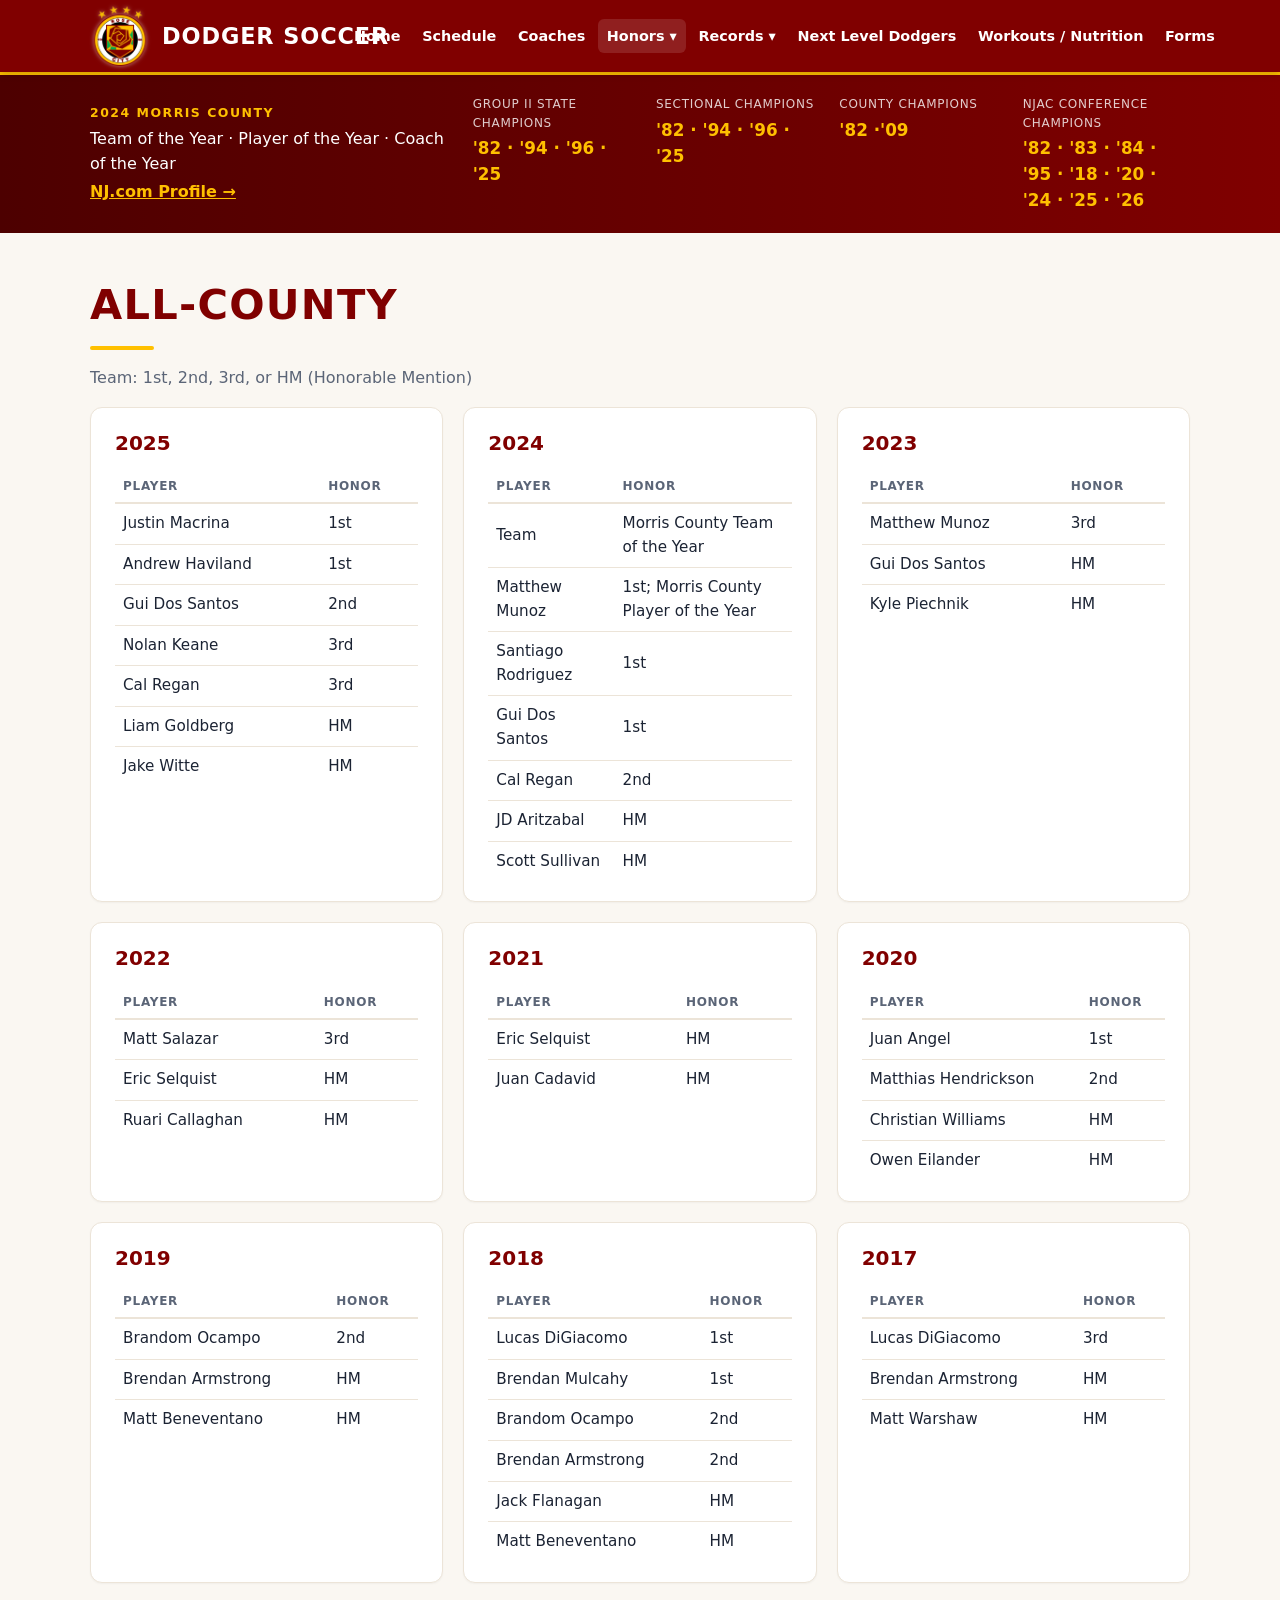
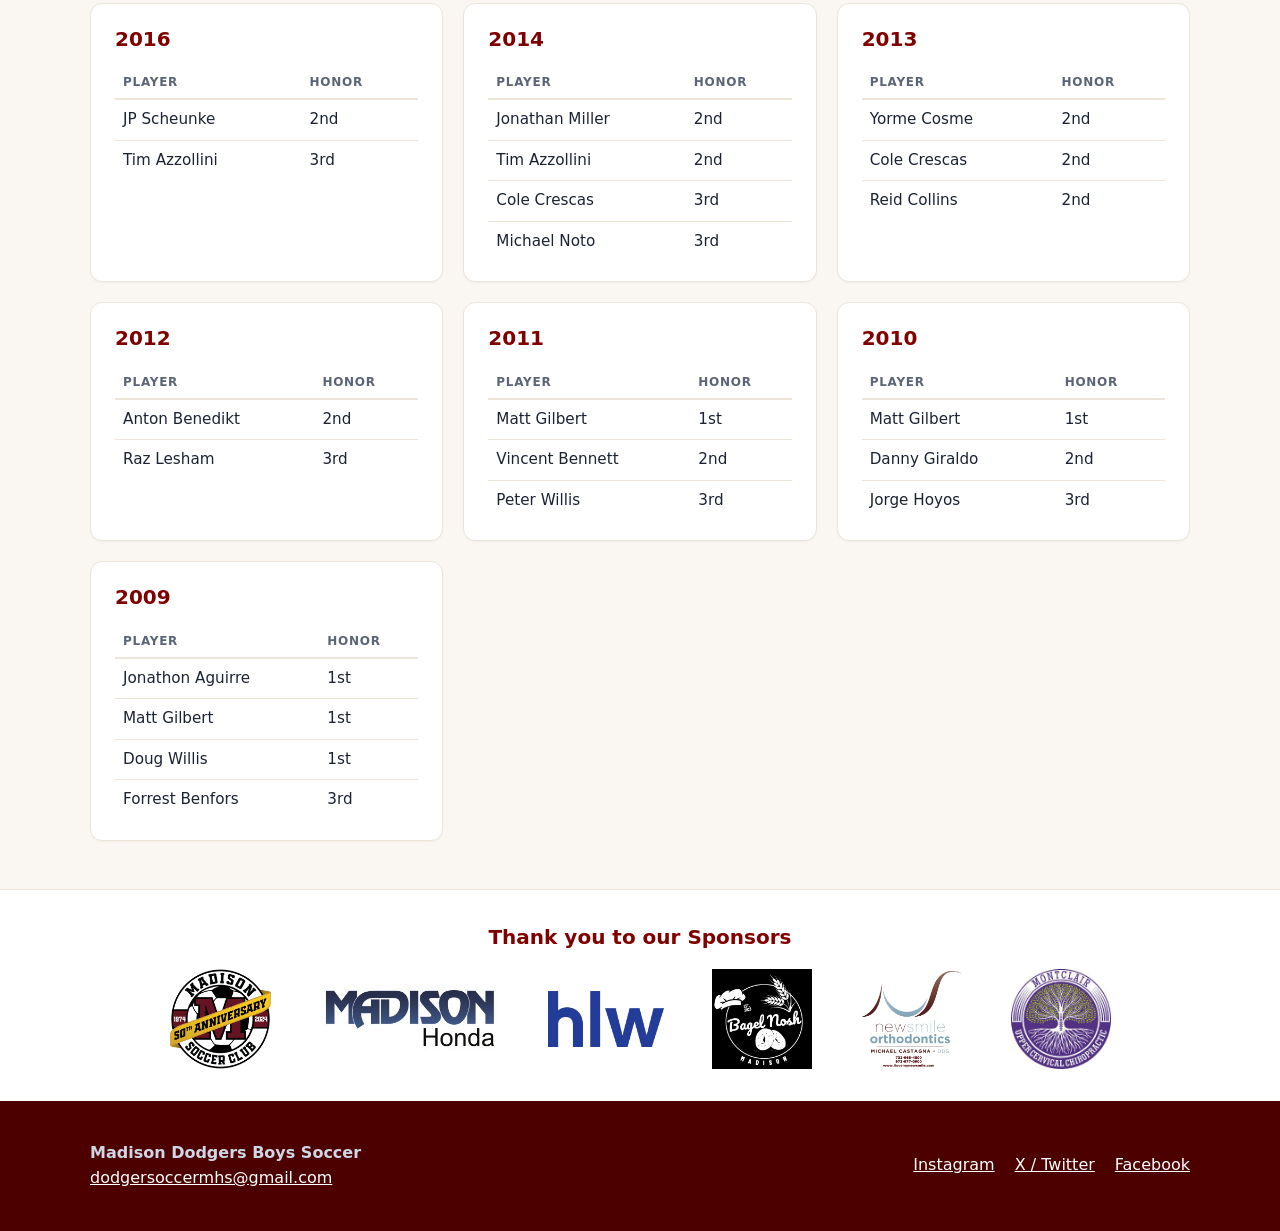
==== all-county.html @ 5c5f04bf "Add files via upload" ====
<!DOCTYPE html>
<html lang="en">
<head>
<meta charset="utf-8">
<meta name="viewport" content="width=device-width, initial-scale=1">
<title>All-County | Dodger Soccer</title>
<meta name="description" content="Madison High School Dodgers boys soccer — schedules, coaches, honors, records and forms.">
<meta property="og:title" content="Dodger Soccer">
<meta property="og:image" content="images/logo.png">
<link rel="icon" href="images/logo.png">
<link rel="stylesheet" href="css/style.css">
</head>
<body>
<a class="skip" href="#main">Skip to content</a>
<header class="site-header">
  <div class="wrap header-inner">
    <a class="brand" href="index.html">
      <img src="images/logo.png" alt="" width="56" height="56">
      <span>DODGER SOCCER</span>
    </a>
    <button class="menu-toggle" type="button" aria-expanded="false" aria-controls="site-nav">Menu</button>
    <nav id="site-nav" aria-label="Main">
      <ul class="nav">
<li><a href="index.html">Home</a></li>
<li><a href="calendar.html">Schedule</a></li>
<li><a href="coaches.html">Coaches</a></li>
<li class="has-sub active"><button type="button" class="sub-toggle" aria-expanded="false">Honors <span aria-hidden="true">▾</span></button><ul class="sub"><li><a href="national-recognition.html">National Recognition</a></li><li><a href="all-state.html">All-State</a></li><li><a href="all-county.html" aria-current="page">All-County</a></li></ul></li>
<li class="has-sub"><button type="button" class="sub-toggle" aria-expanded="false">Records <span aria-hidden="true">▾</span></button><ul class="sub"><li><a href="season-records.html">Season Records</a></li><li><a href="all-time-list.html">All-Time List</a></li></ul></li>
<li><a href="next-level-dodgers.html">Next Level Dodgers</a></li>
<li><a href="workouts-nutrition.html">Workouts / Nutrition</a></li>
<li><a href="forms.html">Forms</a></li>
      </ul>
    </nav>
  </div>
</header>

<section class="banner">
  <div class="wrap banner-inner">
    <div class="poy">
      <p class="kicker">2024 Morris County</p>
      <p>Team of the Year · Player of the Year · Coach of the Year</p>
      <a href="https://highschoolsports.nj.com/school/madison-madison/boyssoccer" target="_blank" rel="noopener">NJ.com Profile →</a>
    </div>
    <dl class="titles">
      <div><dt>Group II State Champions</dt><dd>'82 · '94 · '96 · '25</dd></div>
      <div><dt>Sectional Champions</dt><dd>'82 · '94 · '96 · '25</dd></div>
      <div><dt>County Champions</dt><dd>'82 ·'09</dd></div>
      <div><dt>NJAC Conference Champions</dt><dd>'82 · '83 · '84 · '95 · '18 · '20 · '24 · '25 · '26</dd></div>
    </dl>
  </div>
</section>

<main id="main" class="wrap">
<h1>All-County</h1>
<p class="lede">Team: 1st, 2nd, 3rd, or HM (Honorable Mention)</p><div class="grid"><section class="card"><h2>2025</h2><table class="list"><thead><tr><th>Player</th><th>Honor</th></tr></thead><tbody><tr><td>Justin Macrina</td><td>1st</td></tr><tr><td>Andrew Haviland</td><td>1st</td></tr><tr><td>Gui Dos Santos</td><td>2nd</td></tr><tr><td>Nolan Keane</td><td>3rd</td></tr><tr><td>Cal Regan</td><td>3rd</td></tr><tr><td>Liam Goldberg</td><td>HM</td></tr><tr><td>Jake Witte</td><td>HM</td></tr></tbody></table></section>
<section class="card"><h2>2024</h2><table class="list"><thead><tr><th>Player</th><th>Honor</th></tr></thead><tbody><tr><td>Team</td><td>Morris County Team of the Year</td></tr><tr><td>Matthew Munoz</td><td>1st; Morris County Player of the Year</td></tr><tr><td>Santiago Rodriguez</td><td>1st</td></tr><tr><td>Gui Dos Santos</td><td>1st</td></tr><tr><td>Cal Regan</td><td>2nd</td></tr><tr><td>JD Aritzabal</td><td>HM</td></tr><tr><td>Scott Sullivan</td><td>HM</td></tr></tbody></table></section>
<section class="card"><h2>2023</h2><table class="list"><thead><tr><th>Player</th><th>Honor</th></tr></thead><tbody><tr><td>Matthew Munoz</td><td>3rd</td></tr><tr><td>Gui Dos Santos</td><td>HM</td></tr><tr><td>Kyle Piechnik</td><td>HM</td></tr></tbody></table></section>
<section class="card"><h2>2022</h2><table class="list"><thead><tr><th>Player</th><th>Honor</th></tr></thead><tbody><tr><td>Matt Salazar</td><td>3rd</td></tr><tr><td>Eric Selquist</td><td>HM</td></tr><tr><td>Ruari Callaghan</td><td>HM</td></tr></tbody></table></section>
<section class="card"><h2>2021</h2><table class="list"><thead><tr><th>Player</th><th>Honor</th></tr></thead><tbody><tr><td>Eric Selquist</td><td>HM</td></tr><tr><td>Juan Cadavid</td><td>HM</td></tr></tbody></table></section>
<section class="card"><h2>2020</h2><table class="list"><thead><tr><th>Player</th><th>Honor</th></tr></thead><tbody><tr><td>Juan Angel</td><td>1st</td></tr><tr><td>Matthias Hendrickson</td><td>2nd</td></tr><tr><td>Christian Williams</td><td>HM</td></tr><tr><td>Owen Eilander</td><td>HM</td></tr></tbody></table></section>
<section class="card"><h2>2019</h2><table class="list"><thead><tr><th>Player</th><th>Honor</th></tr></thead><tbody><tr><td>Brandom Ocampo</td><td>2nd</td></tr><tr><td>Brendan Armstrong</td><td>HM</td></tr><tr><td>Matt Beneventano</td><td>HM</td></tr></tbody></table></section>
<section class="card"><h2>2018</h2><table class="list"><thead><tr><th>Player</th><th>Honor</th></tr></thead><tbody><tr><td>Lucas DiGiacomo</td><td>1st</td></tr><tr><td>Brendan Mulcahy</td><td>1st</td></tr><tr><td>Brandom Ocampo</td><td>2nd</td></tr><tr><td>Brendan Armstrong</td><td>2nd</td></tr><tr><td>Jack Flanagan</td><td>HM</td></tr><tr><td>Matt Beneventano</td><td>HM</td></tr></tbody></table></section>
<section class="card"><h2>2017</h2><table class="list"><thead><tr><th>Player</th><th>Honor</th></tr></thead><tbody><tr><td>Lucas DiGiacomo</td><td>3rd</td></tr><tr><td>Brendan Armstrong</td><td>HM</td></tr><tr><td>Matt Warshaw</td><td>HM</td></tr></tbody></table></section>
<section class="card"><h2>2016</h2><table class="list"><thead><tr><th>Player</th><th>Honor</th></tr></thead><tbody><tr><td>JP Scheunke</td><td>2nd</td></tr><tr><td>Tim Azzollini</td><td>3rd</td></tr></tbody></table></section>
<section class="card"><h2>2014</h2><table class="list"><thead><tr><th>Player</th><th>Honor</th></tr></thead><tbody><tr><td>Jonathan Miller</td><td>2nd</td></tr><tr><td>Tim Azzollini</td><td>2nd</td></tr><tr><td>Cole Crescas</td><td>3rd</td></tr><tr><td>Michael Noto</td><td>3rd</td></tr></tbody></table></section>
<section class="card"><h2>2013</h2><table class="list"><thead><tr><th>Player</th><th>Honor</th></tr></thead><tbody><tr><td>Yorme Cosme</td><td>2nd</td></tr><tr><td>Cole Crescas</td><td>2nd</td></tr><tr><td>Reid Collins</td><td>2nd</td></tr></tbody></table></section>
<section class="card"><h2>2012</h2><table class="list"><thead><tr><th>Player</th><th>Honor</th></tr></thead><tbody><tr><td>Anton Benedikt</td><td>2nd</td></tr><tr><td>Raz Lesham</td><td>3rd</td></tr></tbody></table></section>
<section class="card"><h2>2011</h2><table class="list"><thead><tr><th>Player</th><th>Honor</th></tr></thead><tbody><tr><td>Matt Gilbert</td><td>1st</td></tr><tr><td>Vincent Bennett</td><td>2nd</td></tr><tr><td>Peter Willis</td><td>3rd</td></tr></tbody></table></section>
<section class="card"><h2>2010</h2><table class="list"><thead><tr><th>Player</th><th>Honor</th></tr></thead><tbody><tr><td>Matt Gilbert</td><td>1st</td></tr><tr><td>Danny Giraldo</td><td>2nd</td></tr><tr><td>Jorge Hoyos</td><td>3rd</td></tr></tbody></table></section>
<section class="card"><h2>2009</h2><table class="list"><thead><tr><th>Player</th><th>Honor</th></tr></thead><tbody><tr><td>Jonathon Aguirre</td><td>1st</td></tr><tr><td>Matt Gilbert</td><td>1st</td></tr><tr><td>Doug Willis</td><td>1st</td></tr><tr><td>Forrest Benfors</td><td>3rd</td></tr></tbody></table></section></div>
</main>

<section class="sponsors">
  <div class="wrap">
    <h2>Thank you to our Sponsors</h2>
    <ul class="sponsor-list"><li><img src="images/msc-50th.png" alt="Madison Soccer Club 50th Anniversary" loading="lazy"></li><li><img src="images/madison-honda.jpg" alt="Madison Honda" loading="lazy"></li><li><img src="images/hlw.png" alt="HLW" loading="lazy"></li><li><img src="images/bagel-nosh.jpg" alt="Bagel Nosh Madison" loading="lazy"></li><li><img src="images/newsmile-orthodontics.jpg" alt="Newsmile Orthodontics, Michael Castagna DDS" loading="lazy"></li><li><img src="images/montclair-ucc.jpg" alt="Montclair Upper Cervical Chiropractic" loading="lazy"></li></ul>
  </div>
</section>

<footer class="site-footer">
  <div class="wrap footer-inner">
    <p><strong>Madison Dodgers Boys Soccer</strong><br>
    <a href="mailto:dodgersoccermhs@gmail.com">dodgersoccermhs@gmail.com</a></p>
    <ul class="social">
      <li><a href="https://www.instagram.com/dodger_soccer/" target="_blank" rel="noopener">Instagram</a></li>
      <li><a href="https://twitter.com/coachvasquezMHS" target="_blank" rel="noopener">X / Twitter</a></li>
      <li><a href="https://www.facebook.com/groups/1421674364746656" target="_blank" rel="noopener">Facebook</a></li>
    </ul>
  </div>
</footer>
<script src="js/main.js"></script>
</body>
</html>
---- css/style.css ----
/* ===== Dodger Soccer — edit these to change the site colors ===== */
:root {
  --maroon: #800000;
  --maroon-dark: #4d0000;
  --gold: #ffc000;
  --bg: #faf7f2;
  --card: #ffffff;
  --text: #1b2333;
  --muted: #5b6577;
  --line: #ece4d8;
  --radius: 12px;
  --font: system-ui, -apple-system, "Segoe UI", Roboto, Helvetica, Arial, sans-serif;
  --display: "Oswald", "Arial Narrow", Impact, var(--font);
}

* { box-sizing: border-box; }
html { scroll-behavior: smooth; }
body { margin: 0; font-family: var(--font); color: var(--text); background: var(--bg); line-height: 1.55; }
img { max-width: 100%; display: block; }
a { color: var(--maroon); }
.wrap { width: min(1100px, 100% - 2rem); margin-inline: auto; }
.skip { position: absolute; left: -999px; }
.skip:focus { left: 1rem; top: 1rem; background: #fff; padding: .5rem 1rem; z-index: 99; }

/* ----- Header / nav ----- */
.site-header { background: var(--maroon); color: #fff; position: sticky; top: 0; z-index: 50; box-shadow: 0 2px 8px rgba(0,0,0,.2); }
.header-inner { display: flex; align-items: center; justify-content: space-between; gap: 1rem; min-height: 72px; }
.brand { display: flex; align-items: center; gap: .75rem; color: #fff; text-decoration: none; font-family: var(--display); font-weight: 700; font-size: 1.4rem; letter-spacing: .04em; white-space: nowrap; }
.brand img { width: 60px; height: 60px; filter: drop-shadow(0 0 2px rgba(255,255,255,.5)); object-fit: contain; }
.nav { list-style: none; margin: 0; padding: 0; display: flex; gap: .25rem; align-items: center; }
.nav a, .sub-toggle { color: #fff; text-decoration: none; padding: .55rem .55rem; border-radius: 6px; font: 600 .9rem var(--font); background: none; border: 0; cursor: pointer; display: block; white-space: nowrap; }
.nav a:hover, .sub-toggle:hover, .nav a[aria-current="page"], .has-sub.active > .sub-toggle { background: rgba(255,255,255,.12); }
.nav a[aria-current="page"] { box-shadow: inset 0 -3px 0 var(--gold); }
.has-sub { position: relative; }
.sub { list-style: none; margin: 0; padding: .4rem; position: absolute; top: 100%; left: 0; min-width: 220px; background: var(--maroon-dark); border-radius: 8px; display: none; box-shadow: 0 8px 24px rgba(0,0,0,.25); }
.has-sub:hover .sub, .has-sub:focus-within .sub, .has-sub.open .sub { display: block; }
.menu-toggle { display: none; background: var(--gold); color: var(--maroon-dark); border: 0; border-radius: 6px; padding: .5rem .9rem; font-weight: 700; cursor: pointer; }

@media (max-width: 1220px) {
  .menu-toggle { display: block; }
  #site-nav { position: absolute; top: 100%; left: 0; right: 0; background: var(--maroon-dark); display: none; padding: .5rem 1rem 1rem; }
  #site-nav.open { display: block; }
  .nav { flex-direction: column; align-items: stretch; }
  .sub { position: static; display: none; box-shadow: none; padding-left: 1rem; }
  .has-sub:hover .sub { display: none; }
  .has-sub.open .sub { display: block; }
  .sub-toggle { width: 100%; text-align: left; }
}

/* ----- Honors banner ----- */
.banner { background: linear-gradient(90deg, var(--maroon-dark), var(--maroon)); color: #fff; border-top: 3px solid var(--gold); }
.banner-inner { display: grid; grid-template-columns: 1fr 2fr; gap: 1.5rem; padding-block: 1.25rem; align-items: center; }
.poy p { margin: 0 0 .25rem; }
.poy a { color: var(--gold); font-weight: 600; }
.kicker { text-transform: uppercase; letter-spacing: .12em; font-size: .78rem; color: var(--gold); font-weight: 700; }
.titles { display: grid; grid-template-columns: repeat(4, 1fr); gap: 1rem; margin: 0; }
.titles dt { font-size: .75rem; text-transform: uppercase; letter-spacing: .06em; opacity: .8; }
.titles dd { margin: .2rem 0 0; font-family: var(--display); font-weight: 700; font-size: 1.05rem; color: var(--gold); }
@media (max-width: 860px) {
  .banner-inner { grid-template-columns: 1fr; }
  .titles { grid-template-columns: 1fr 1fr; }
}

/* ----- Main ----- */
main { padding-block: 2.5rem 3rem; }
h1 { font-family: var(--display); color: var(--maroon); font-size: clamp(1.8rem, 4vw, 2.6rem); margin: 0 0 1.5rem; text-transform: uppercase; letter-spacing: .03em; }
h1::after { content: ""; display: block; width: 64px; height: 4px; background: var(--gold); margin-top: .5rem; border-radius: 2px; }
h2 { color: var(--maroon); margin: 0 0 .75rem; font-size: 1.25rem; }
.lede { color: var(--muted); margin-top: -.5rem; }
.card { background: var(--card); border: 1px solid var(--line); border-radius: var(--radius); padding: 1.25rem 1.5rem; box-shadow: 0 1px 2px rgba(0,0,0,.04); margin-bottom: 1.5rem; }
.grid { display: grid; grid-template-columns: repeat(auto-fill, minmax(320px, 1fr)); gap: 1.25rem; }
.grid .card { margin: 0; }

/* Tables */
table.list { width: 100%; border-collapse: collapse; font-size: .95rem; }
.list th { text-align: left; font-size: .75rem; text-transform: uppercase; letter-spacing: .06em; color: var(--muted); border-bottom: 2px solid var(--line); padding: .4rem .5rem; }
.list td { padding: .5rem; border-bottom: 1px solid var(--line); }
.list tr:last-child td { border-bottom: 0; }
.num { text-align: right; font-variant-numeric: tabular-nums; font-weight: 700; }
.rank { color: var(--muted); width: 2rem; }
.yr { color: var(--muted); }
.records { background: var(--card); border-radius: var(--radius); overflow: hidden; border: 1px solid var(--line); }
.records td, .records th { padding: .75rem 1rem; }
@media (max-width: 600px) { .records td:nth-child(4), .records th:nth-child(4) { display: none; } }

/* Home */
.hero { position: relative; border-radius: var(--radius); overflow: hidden; background: var(--maroon); min-height: 340px; }
.hero img { width: 100%; height: 100%; max-height: 520px; object-fit: cover; }
.hero-text { position: absolute; inset: auto 0 0 0; padding: 2rem; color: #fff; background: linear-gradient(transparent, rgba(77,0,0,.9)); }
.hero.no-img .hero-text { position: static; background: none; padding: 3rem 2rem; }
.hero-title { font-family: var(--display); font-size: clamp(2rem, 6vw, 3.5rem); font-weight: 700; margin: 0; line-height: 1.1; text-transform: uppercase; }
.quick { display: grid; grid-template-columns: repeat(auto-fit, minmax(200px, 1fr)); gap: 1rem; margin-top: 1.5rem; }
.quick a { background: var(--card); border: 1px solid var(--line); border-left: 4px solid var(--gold); border-radius: var(--radius); padding: 1rem 1.25rem; text-decoration: none; color: var(--text); transition: transform .15s; }
.quick a:hover { transform: translateY(-2px); }
.quick strong { display: block; color: var(--maroon); font-size: 1.1rem; }
.quick span { color: var(--muted); font-size: .9rem; }
.credit { color: var(--muted); font-size: .8rem; margin-top: 1rem; }

/* Calendar */
.dates ul { list-style: none; padding: 0; margin: 0; display: grid; grid-template-columns: repeat(auto-fill, minmax(280px, 1fr)); gap: .5rem 1.5rem; }
.dates strong, .inline-dates strong { color: var(--maroon); display: inline-block; min-width: 6.5rem; }
.cal-wrap { background: #fff; border-radius: var(--radius); overflow: hidden; border: 1px solid var(--line); }
.cal-wrap iframe { width: 100%; height: 700px; border: 0; display: block; }

/* Coaches */
.awards, .feature { display: flex; gap: 1.5rem; align-items: center; flex-wrap: wrap; }
.awards img, .feature img { width: 280px; border-radius: 8px; }
.awards ul, .feature ul { margin: 0; padding-left: 1.2rem; }
.coaches { list-style: none; padding: 0; display: grid; grid-template-columns: repeat(auto-fill, minmax(200px, 1fr)); gap: 1.25rem; }
.coach { background: var(--card); border: 1px solid var(--line); border-radius: var(--radius); padding: 1.25rem; text-align: center; }
.coach img, .initials { width: 140px; height: 140px; border-radius: 50%; object-fit: cover; margin: 0 auto .75rem; border: 4px solid var(--gold); }
.initials { display: grid; place-items: center; background: var(--maroon); color: #fff; font: 700 2.2rem var(--display); }
.coach h3 { margin: 0; color: var(--maroon); }
.coach p { margin: .2rem 0 0; color: var(--muted); }

/* Next level */
.gallery { display: grid; grid-template-columns: repeat(auto-fill, minmax(200px, 1fr)); gap: 1rem; margin-bottom: 2rem; }
.gallery figure { margin: 0; background: var(--card); border: 1px solid var(--line); border-radius: var(--radius); overflow: hidden; }
.gallery img { aspect-ratio: 1/1; object-fit: contain; width: 100%; background: #fff; }
.gallery figcaption { padding: .6rem .8rem; border-top: 3px solid var(--gold); }
.gallery figcaption strong { display: block; color: var(--maroon); }
.gallery figcaption span { color: var(--muted); font-size: .9rem; }

/* Documents */
.doc object { width: 100%; height: 640px; border: 1px solid var(--line); border-radius: 8px; margin: 1rem 0; }
.inline-dates { list-style: none; padding: 0; display: flex; flex-wrap: wrap; gap: .5rem 2rem; }
.btn { display: inline-block; background: var(--maroon); color: #fff; padding: .65rem 1.1rem; border-radius: 8px; text-decoration: none; font-weight: 600; }
.btn:hover { background: var(--maroon-dark); }

/* Sponsors & footer */
.sponsors { background: #fff; border-top: 1px solid var(--line); padding-block: 2rem; text-align: center; }
.sponsor-list { list-style: none; padding: 0; margin: 1rem 0 0; display: flex; flex-wrap: wrap; justify-content: center; align-items: center; gap: 2rem 3rem; }
.sponsor-list img { max-height: 100px; max-width: 180px; object-fit: contain; }
.site-footer { background: var(--maroon-dark); color: #cfd7e6; padding-block: 1.5rem; }
.footer-inner { display: flex; justify-content: space-between; align-items: center; flex-wrap: wrap; gap: 1rem; }
.site-footer a { color: #fff; }
.social { list-style: none; display: flex; gap: 1.25rem; padding: 0; margin: 0; }

/* Show the crest in the home banner until a team photo (images/hero.jpg) is added */
.hero.no-img { background: var(--maroon) url("../images/logo.png") no-repeat right 2rem center / auto 85%; display: flex; align-items: center; }
@media (max-width: 700px) { .hero.no-img { background-position: center 1.5rem; background-size: 160px; padding-top: 180px; } }
.sponsor-list img[alt="HLW"] { max-height: 56px; }

/* Home: team photo framing + highlight video */
.hero img { object-position: center 65%; }
.highlights { display: grid; grid-template-columns: 1fr minmax(240px, 340px); gap: 2rem; align-items: center; margin-top: 2.5rem; background: var(--card); border: 1px solid var(--line); border-radius: var(--radius); padding: 1.75rem; }
.highlights h2 { font-size: 1.8rem; margin-bottom: .5rem; }
.hl-text p:not(.kicker) { color: var(--muted); margin: 0 0 1.25rem; }
.hl-video { width: 100%; aspect-ratio: 9/16; border-radius: 10px; background: #000; display: block; }
@media (max-width: 700px) { .highlights { grid-template-columns: 1fr; } .hl-video { max-width: 340px; margin: 0 auto; } }

/* Show the whole team photo, with the title in a band below it */
.hero:not(.no-img) { min-height: 0; }
.hero:not(.no-img) img { max-height: none; height: auto; }
.hero:not(.no-img) .hero-text { position: static; background: var(--maroon); border-top: 4px solid var(--gold); padding: 1.5rem 2rem; }
.hl-video { max-width: 300px; justify-self: end; }
@media (max-width: 700px) { .hl-video { justify-self: center; } .hero:not(.no-img) .hero-text { padding: 1.25rem; } }
/* ===== Instagram posts next to the highlight video ===== */
.ig-highlights { grid-template-columns: 1fr 300px; align-items: start; }
.ig-grid { display: grid; grid-template-columns: repeat(3, 1fr); gap: .75rem; margin: 1rem 0 1.25rem; }
.ig-post { min-width: 0; }
.ig-post .instagram-media { min-width: 0 !important; width: 100% !important; max-width: 100% !important; margin: 0 !important; }
@media (max-width: 1000px) {
  .ig-highlights { grid-template-columns: 1fr; }
  .ig-highlights .hl-video { justify-self: center; }
}
@media (max-width: 640px) { .ig-grid { grid-template-columns: 1fr; } }
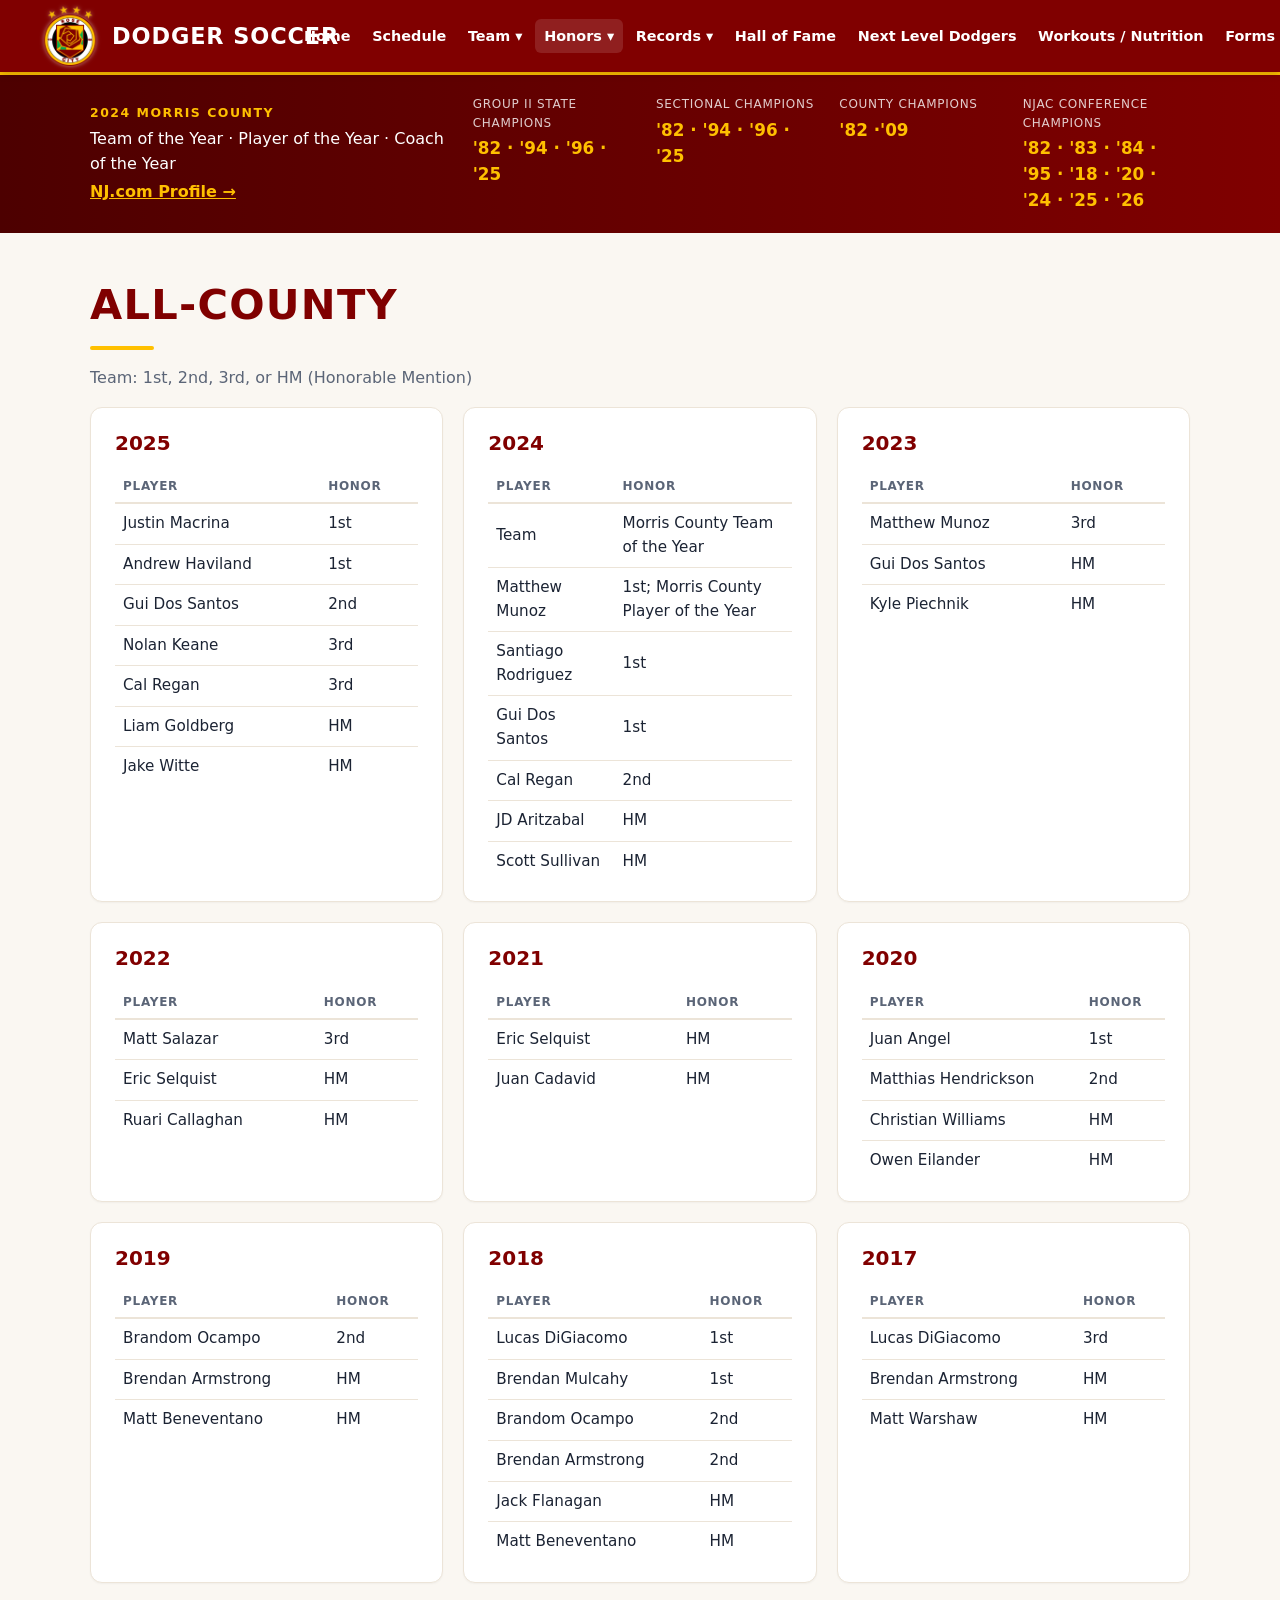
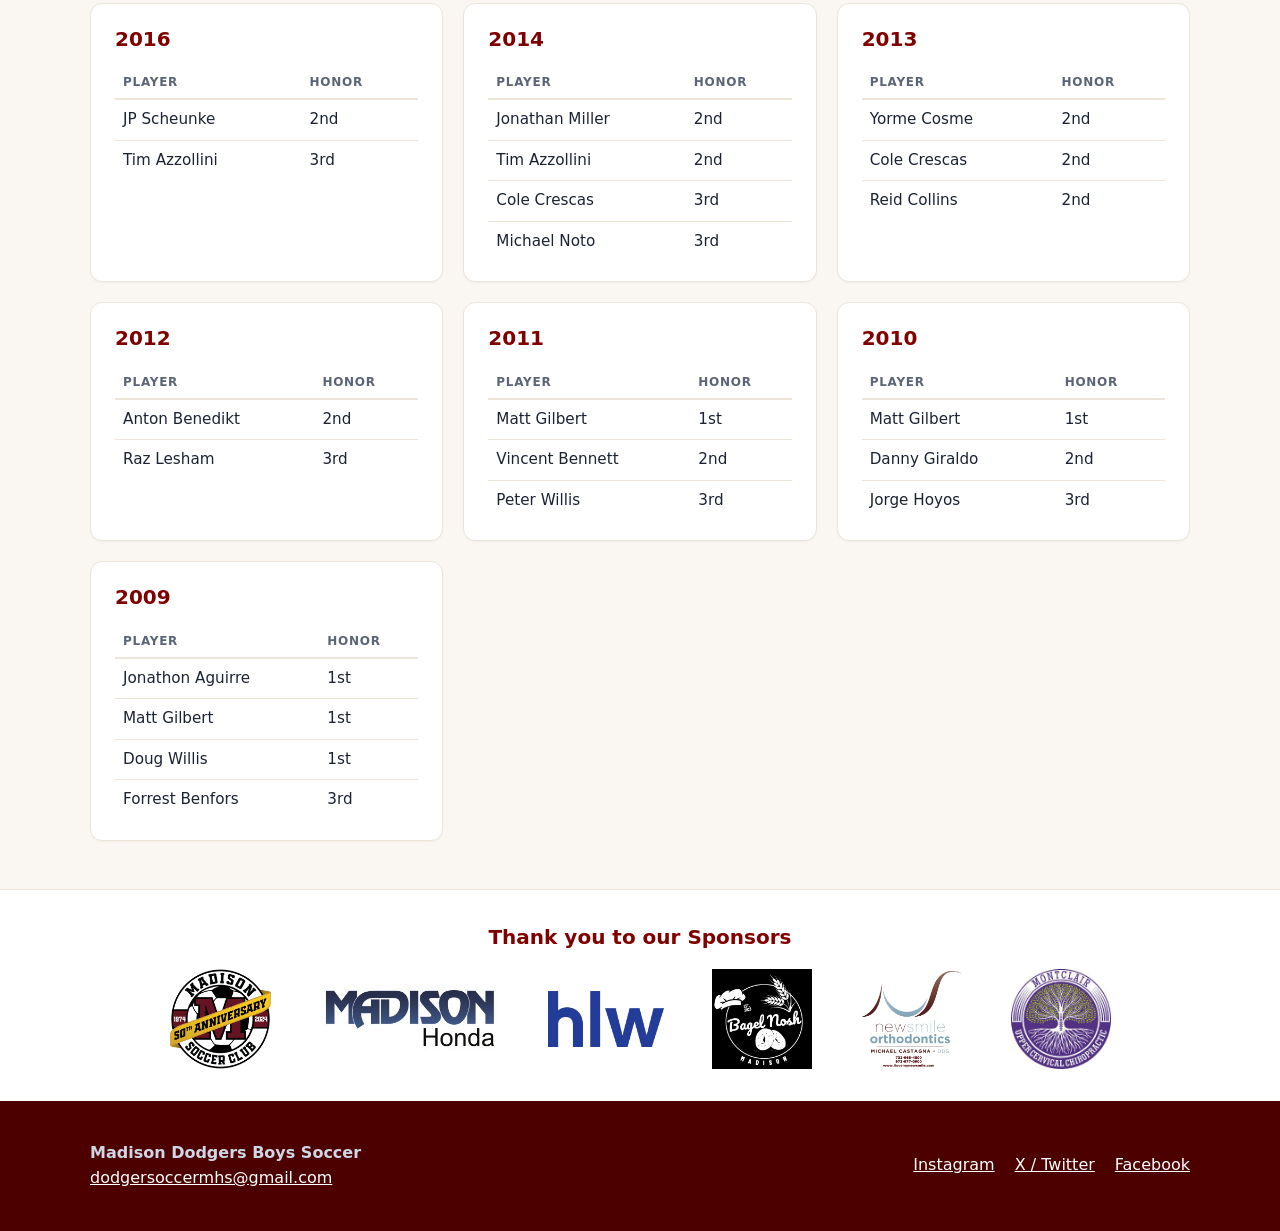
==== commit ee5939bd: "Add files via upload" ====
--- a/all-county.html
+++ b/all-county.html
@@ -23,9 +23,10 @@
       <ul class="nav">
 <li><a href="index.html">Home</a></li>
 <li><a href="calendar.html">Schedule</a></li>
-<li><a href="coaches.html">Coaches</a></li>
+<li class="has-sub"><button type="button" class="sub-toggle" aria-expanded="false">Team <span aria-hidden="true">▾</span></button><ul class="sub"><li><a href="roster.html">Roster</a></li><li><a href="coaches.html">Coaches</a></li></ul></li>
 <li class="has-sub active"><button type="button" class="sub-toggle" aria-expanded="false">Honors <span aria-hidden="true">▾</span></button><ul class="sub"><li><a href="national-recognition.html">National Recognition</a></li><li><a href="all-state.html">All-State</a></li><li><a href="all-county.html" aria-current="page">All-County</a></li></ul></li>
 <li class="has-sub"><button type="button" class="sub-toggle" aria-expanded="false">Records <span aria-hidden="true">▾</span></button><ul class="sub"><li><a href="season-records.html">Season Records</a></li><li><a href="all-time-list.html">All-Time List</a></li></ul></li>
+<li><a href="hall-of-fame.html">Hall of Fame</a></li>
 <li><a href="next-level-dodgers.html">Next Level Dodgers</a></li>
 <li><a href="workouts-nutrition.html">Workouts / Nutrition</a></li>
 <li><a href="forms.html">Forms</a></li>
--- a/css/style.css
+++ b/css/style.css
@@ -164,4 +164,6 @@
   .ig-highlights { grid-template-columns: 1fr; }
   .ig-highlights .hl-video { justify-self: center; }
 }
-@media (max-width: 640px) { .ig-grid { grid-template-columns: 1fr; } }+@media (max-width: 640px) { .ig-grid { grid-template-columns: 1fr; } }
+/* Wider header so the full menu fits (Team + Hall of Fame tabs) */
+.site-header .wrap { width: min(1200px, 100% - 2rem); }
